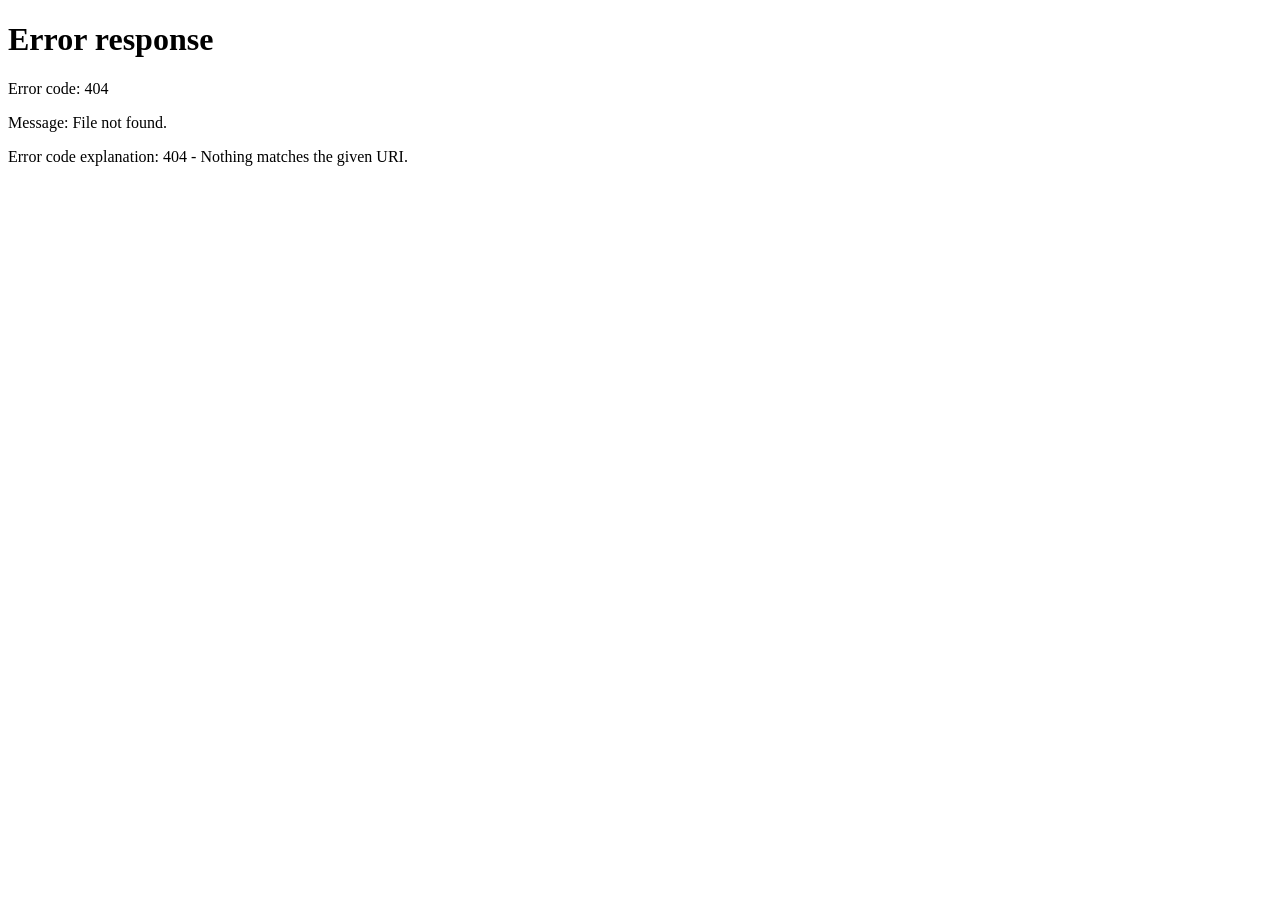
==== cc-site/privacy-policy/index.html @ 1f674f33 "restore privacy page" ====
<!DOCTYPE html>
<html lang="en">
<head>
    <meta charset="UTF-8">
    <meta name="viewport" content="width=device-width, initial-scale=1.0">
    <meta http-equiv="refresh" content="0; url=/privacy-policy">
    <meta name="robots" content="noindex">
    <link rel="canonical" href="https://zandervonn.github.io/privacy-policy">
    <title>Cosmic Clash - Privacy Policy</title>
</head>
<body>
    <p>
        The Cosmic Clash privacy policy has moved.
        <a href="/privacy-policy">Open the privacy policy</a>.
    </p>
</body>
</html>
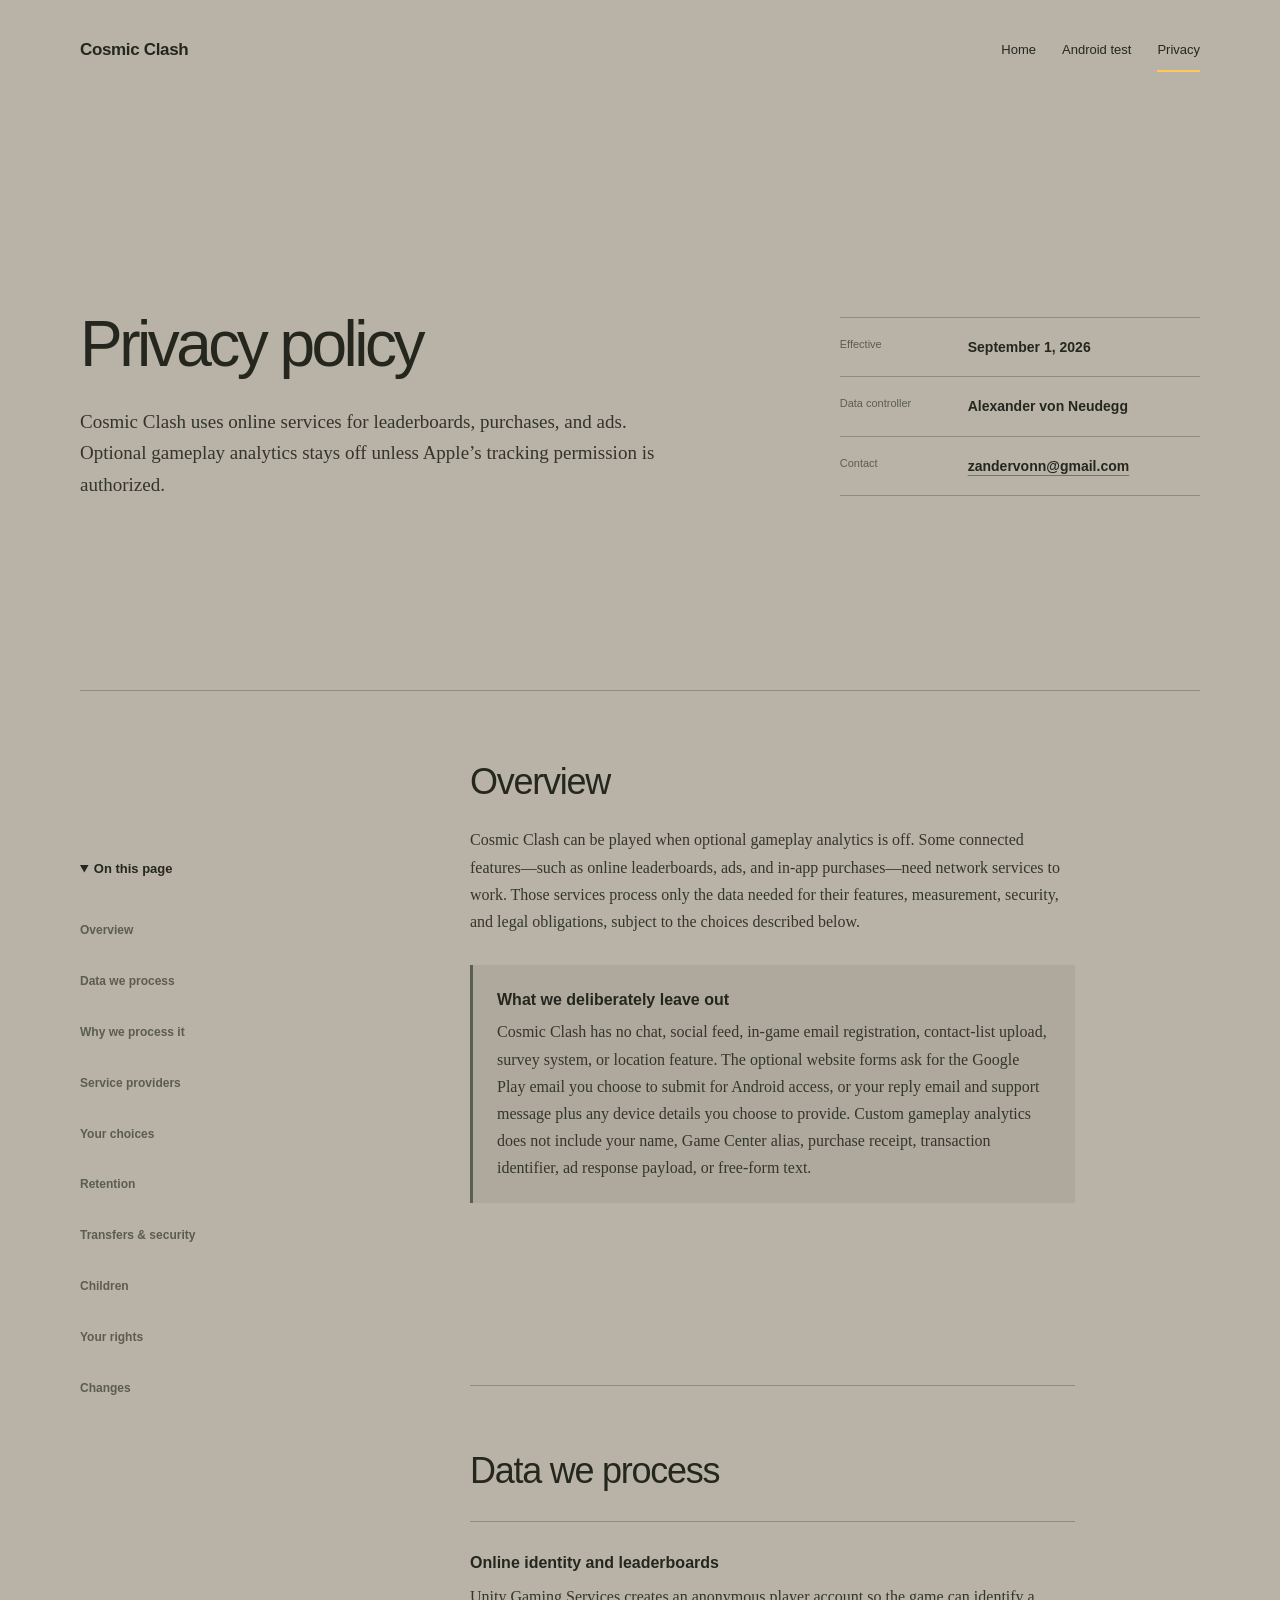
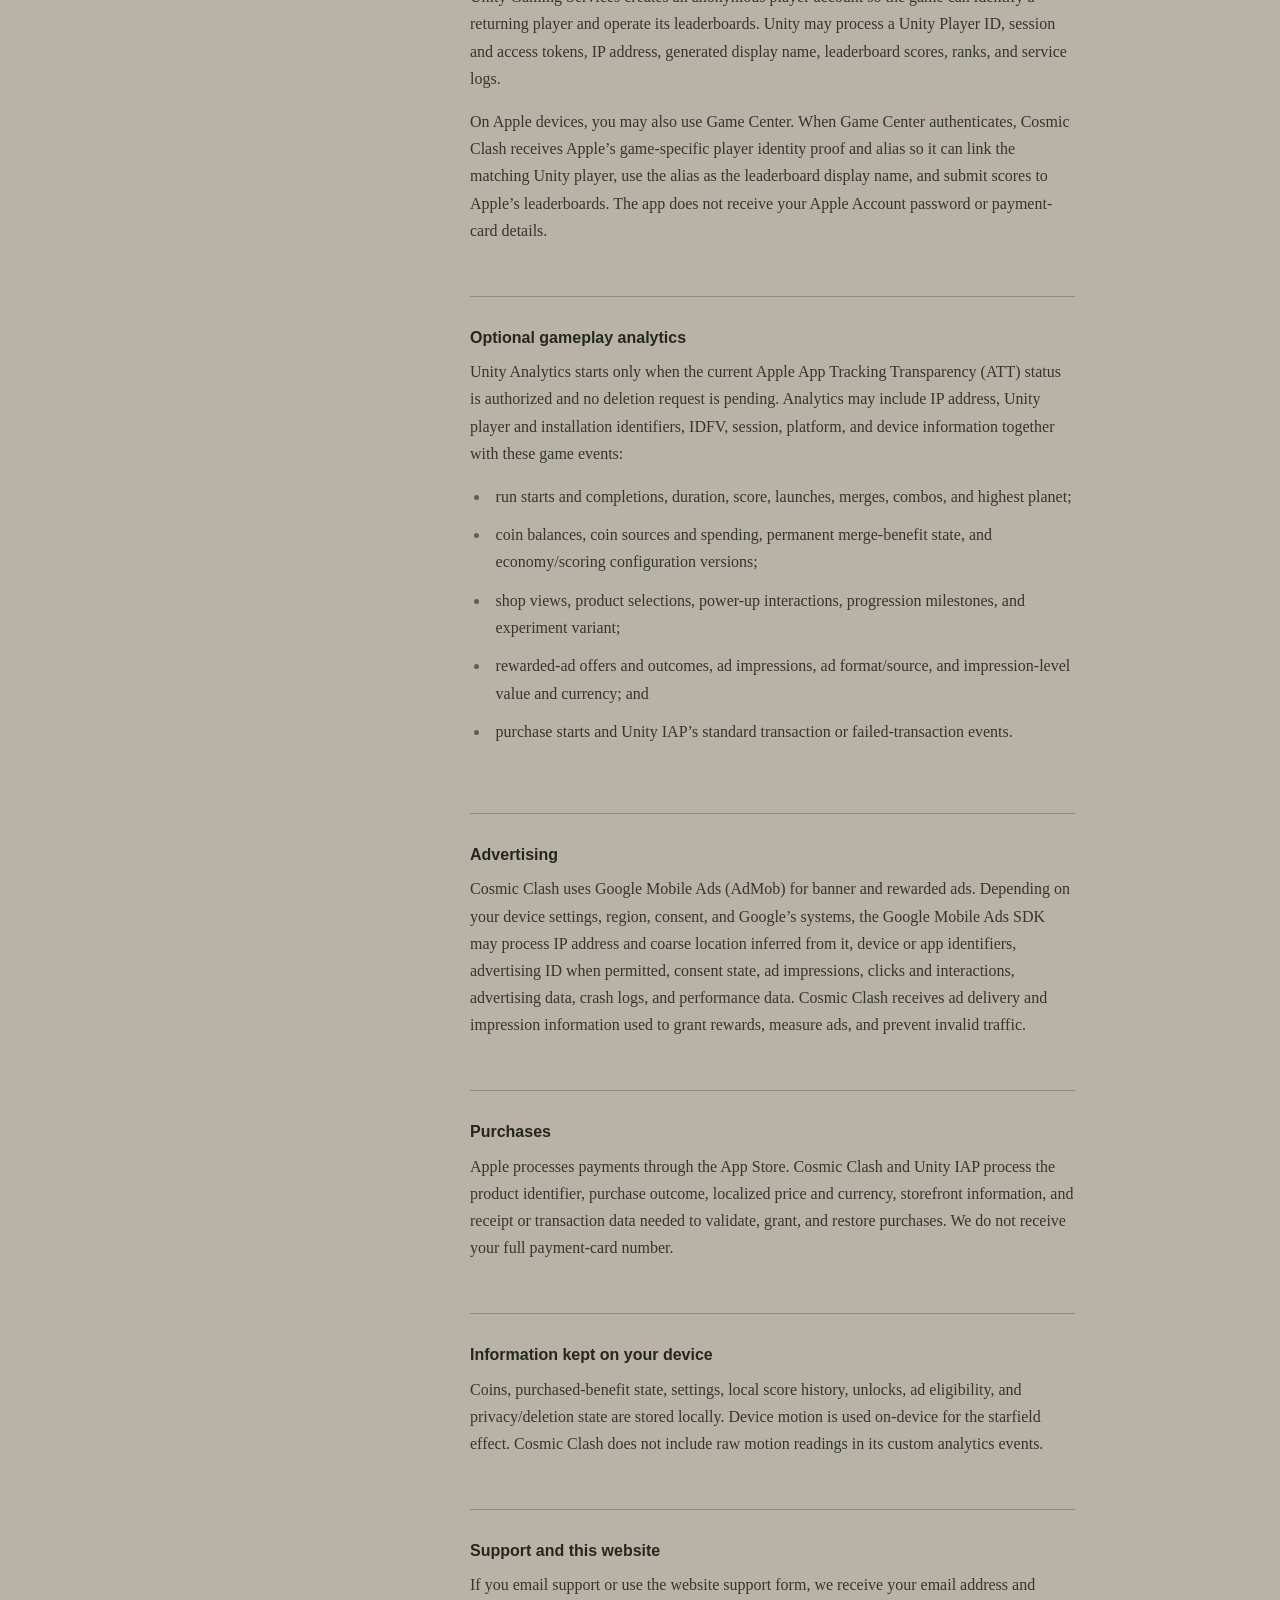
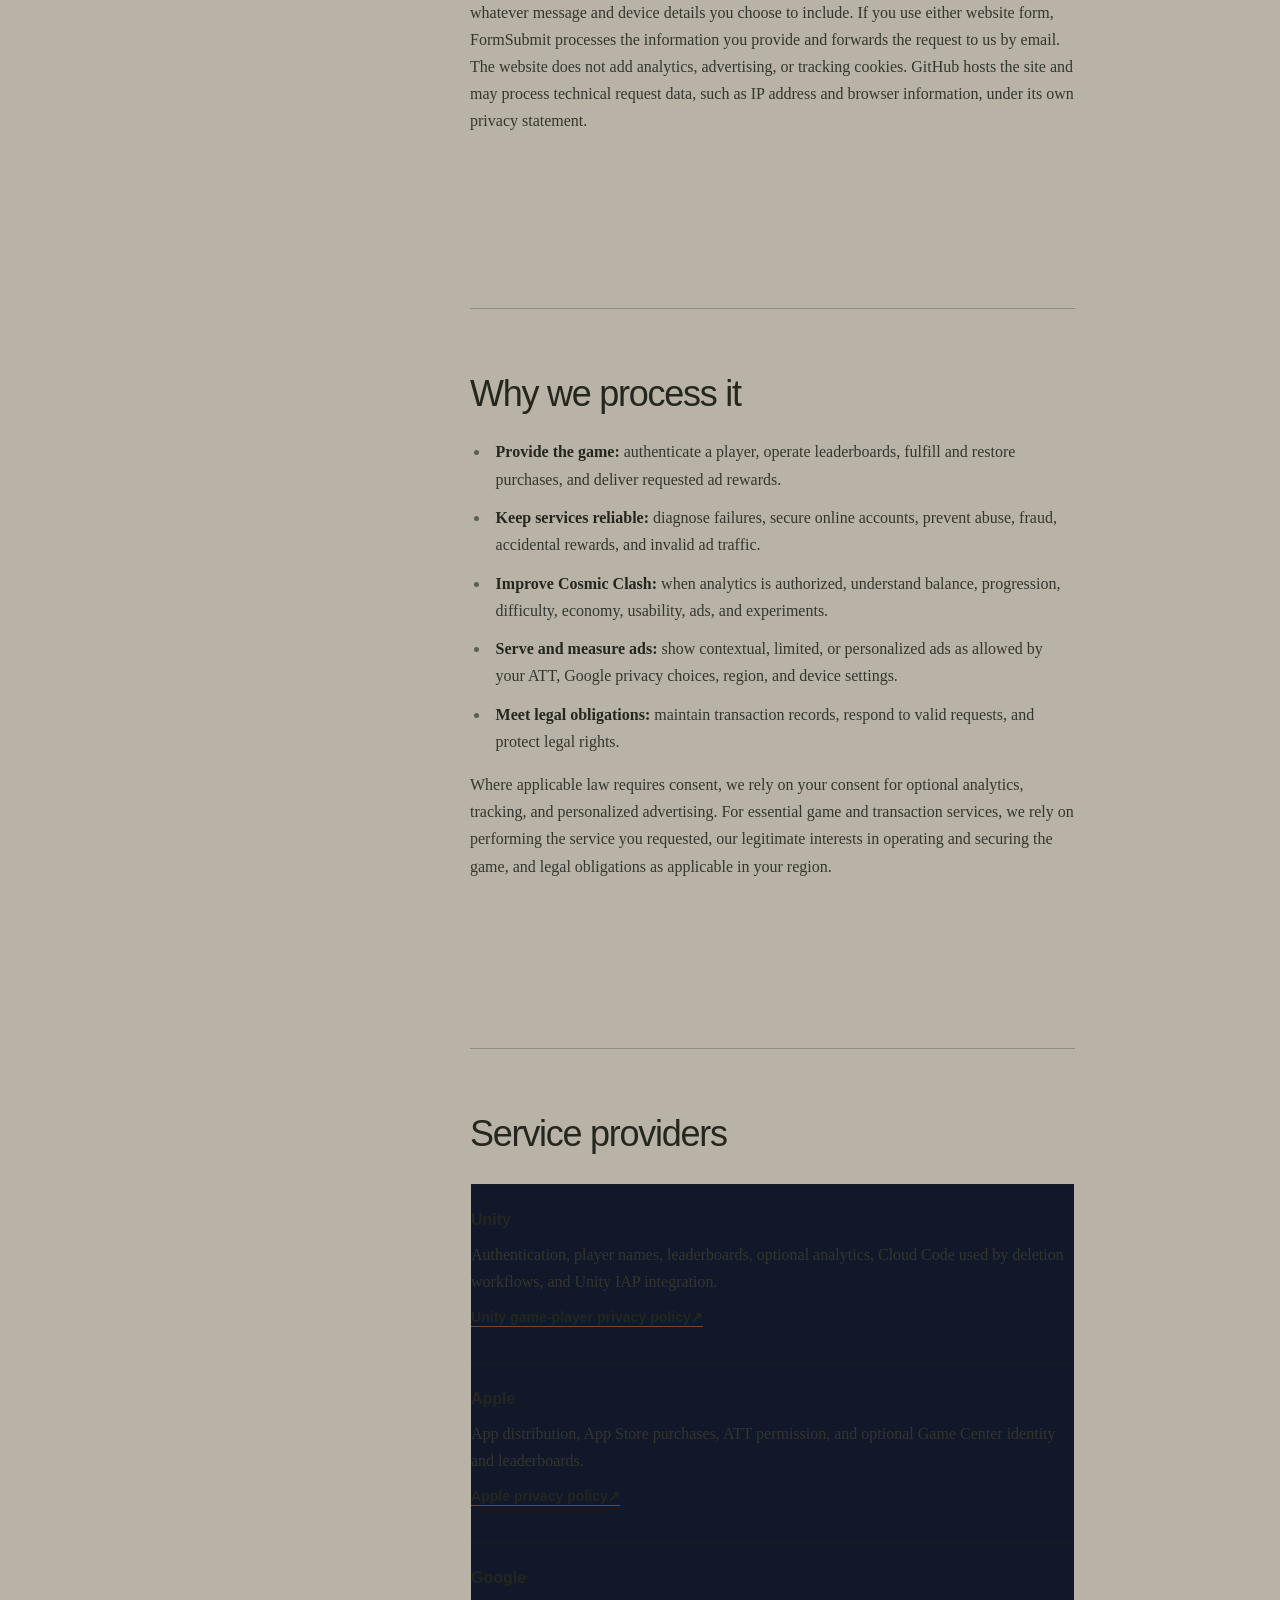
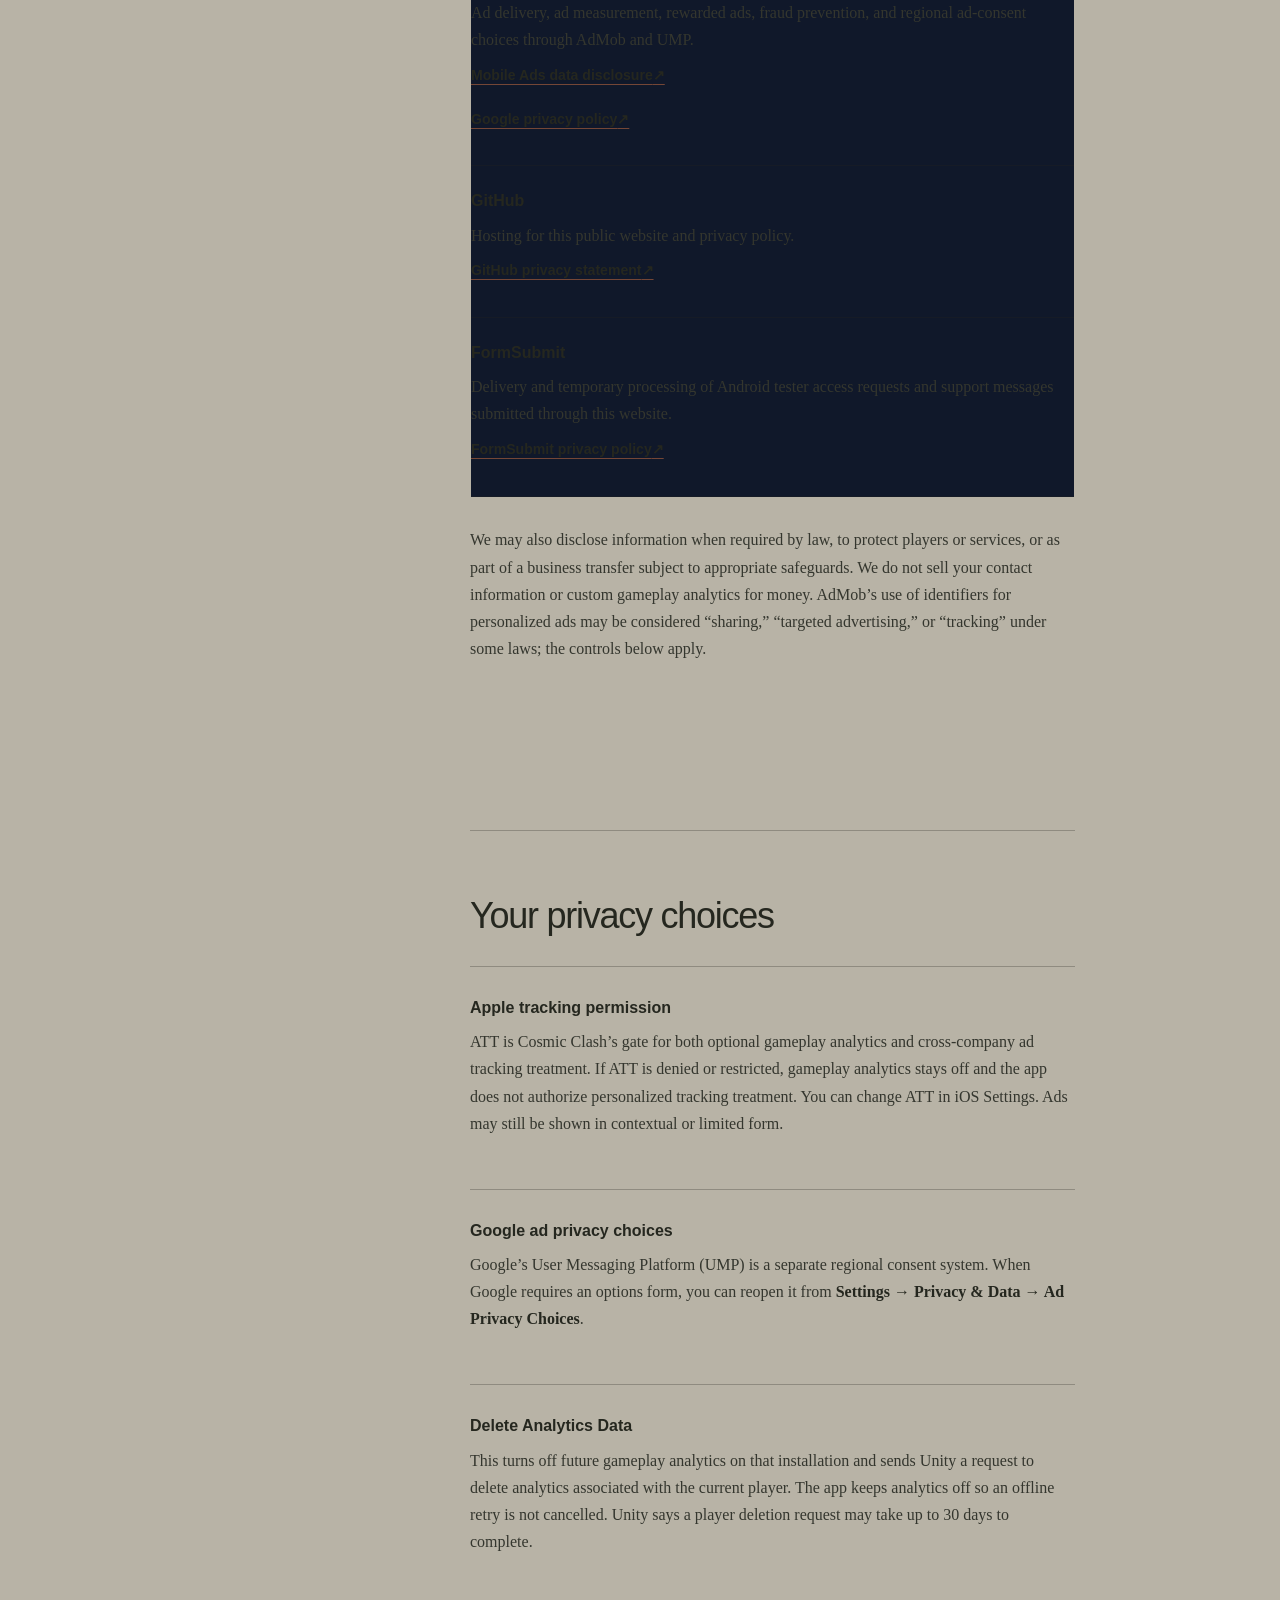
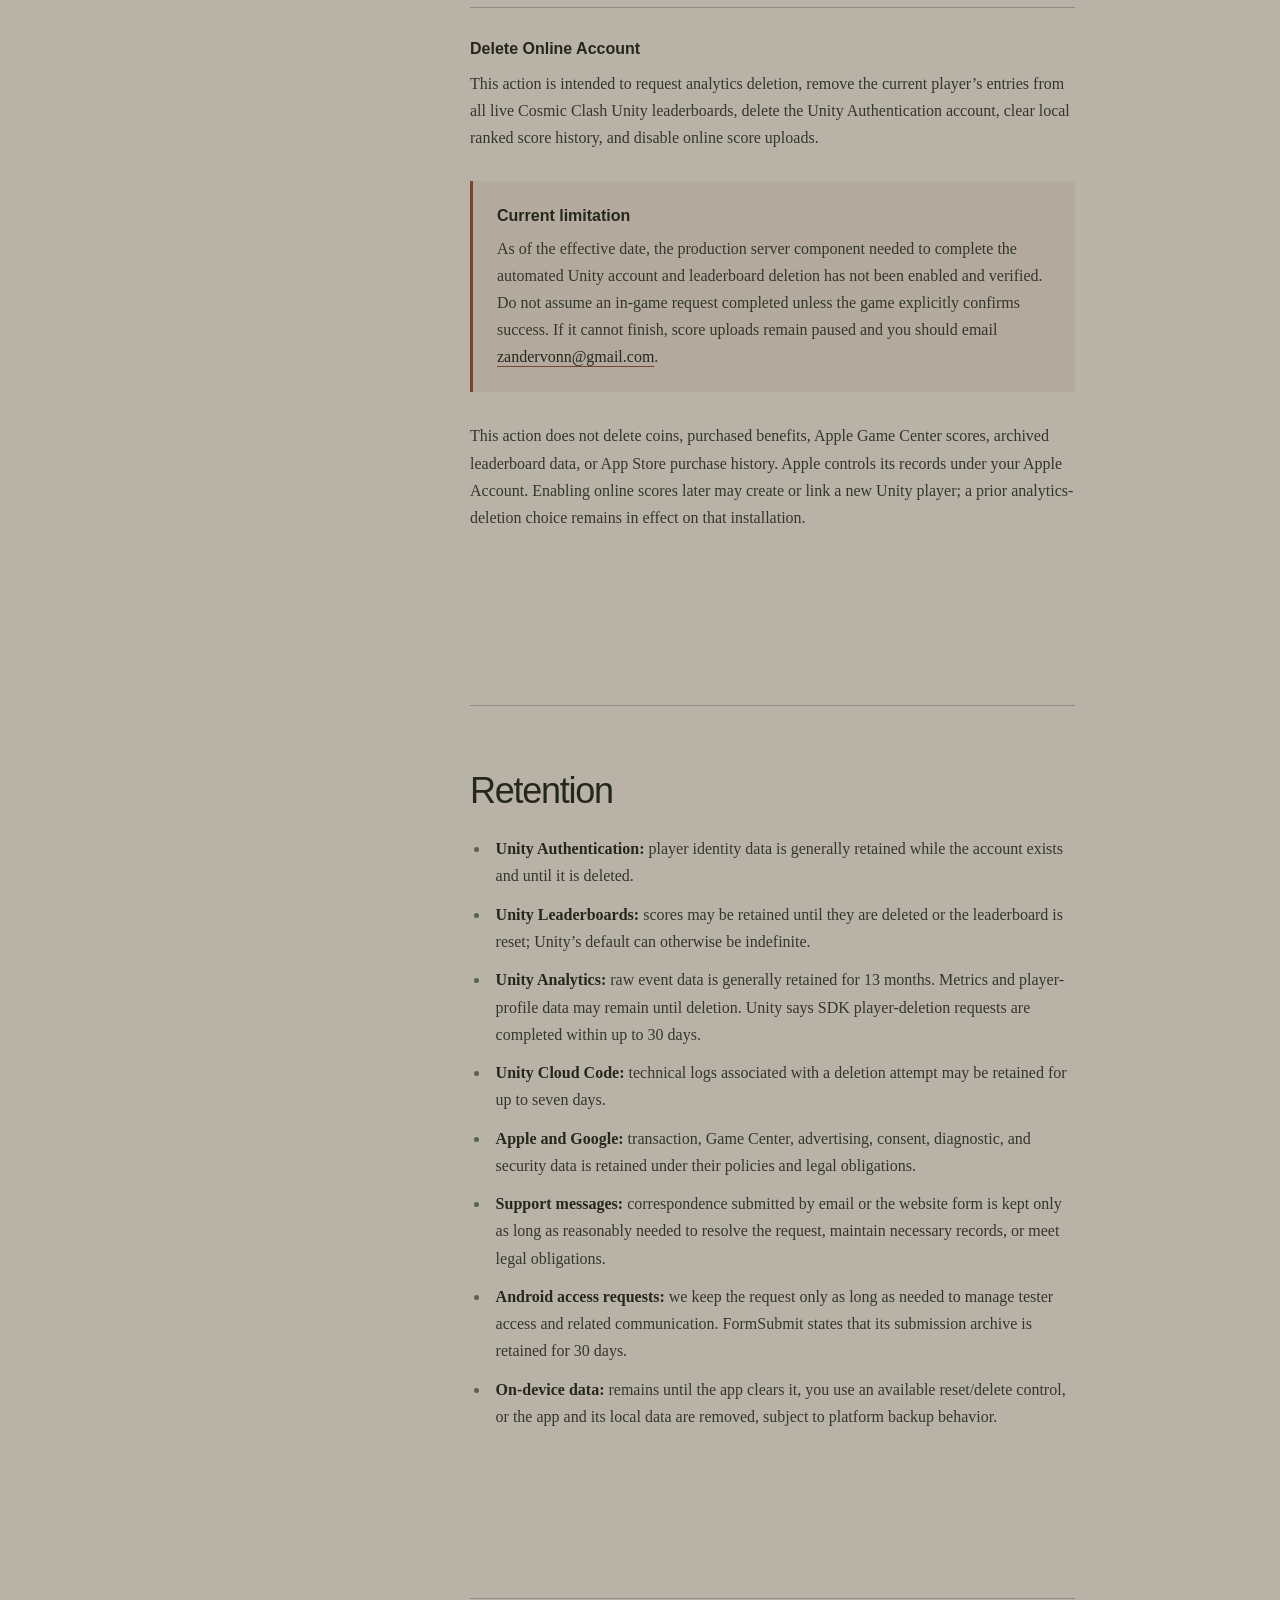
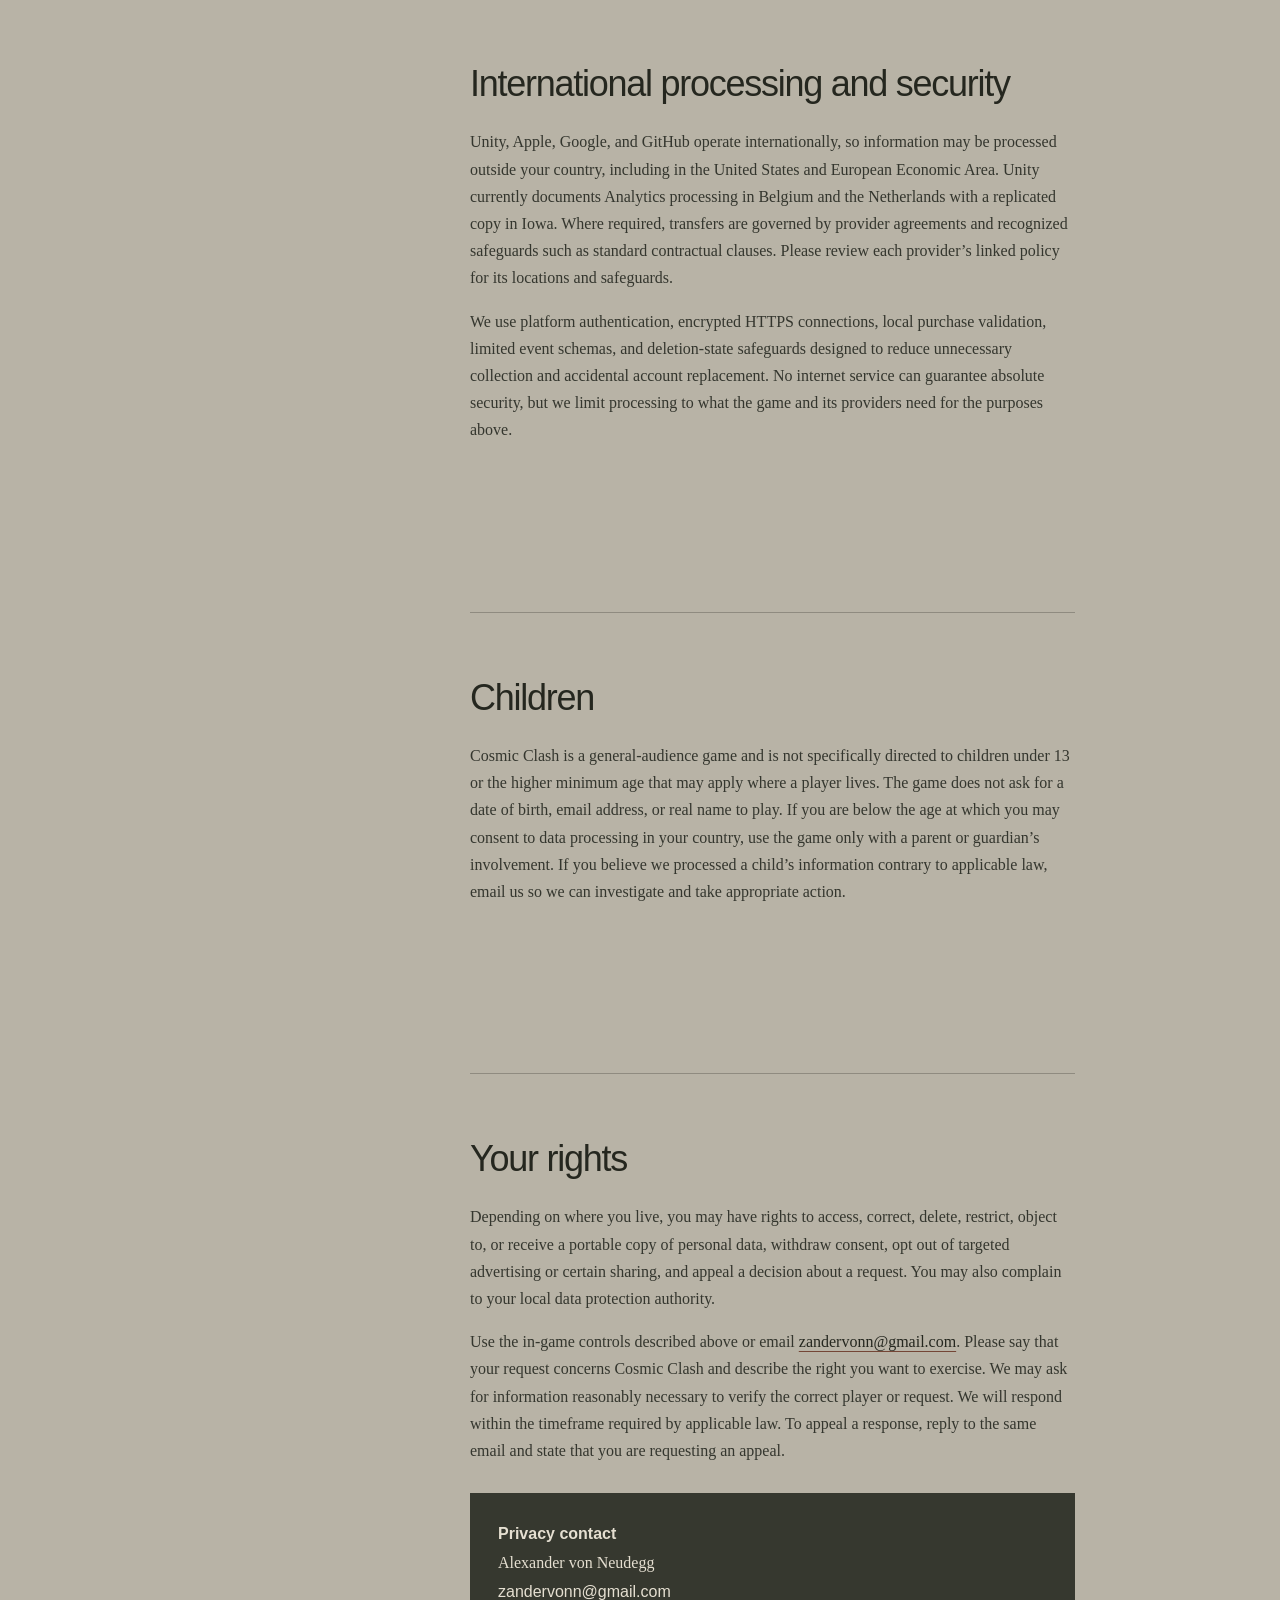
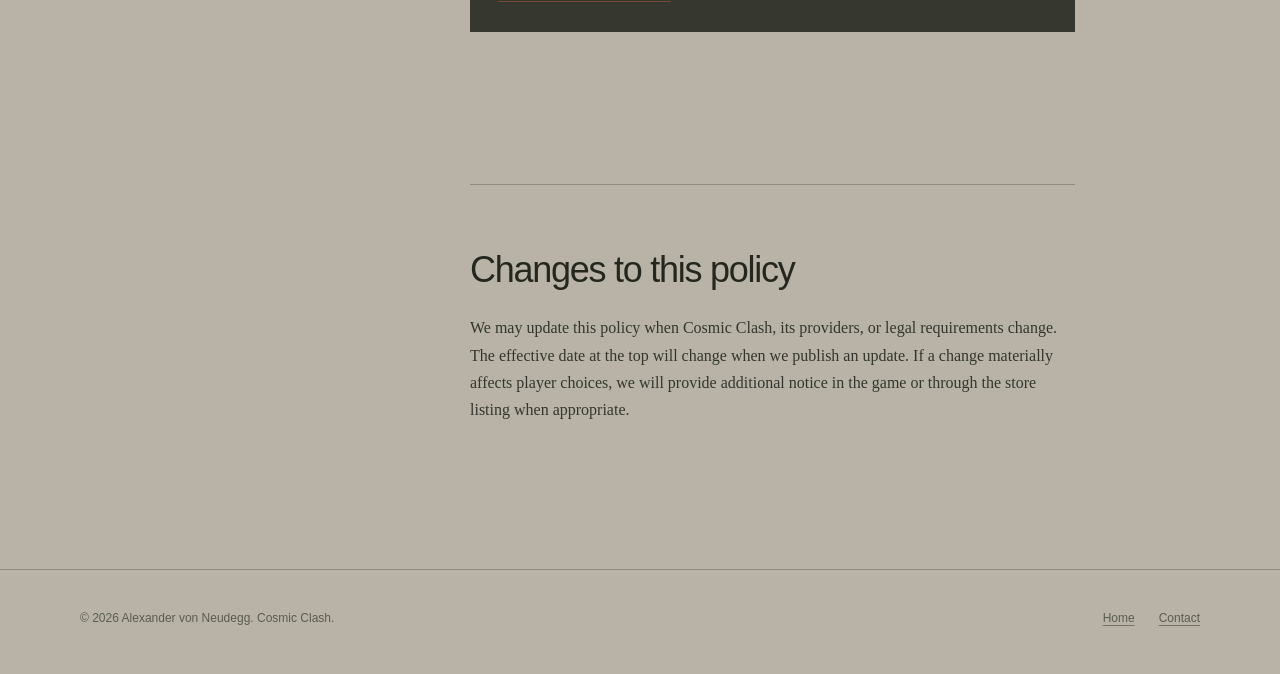
==== commit 559ed628: "Redesign Cosmic Clash website and add design playbook" ====
--- a/cc-site/privacy-policy/index.html
+++ b/cc-site/privacy-policy/index.html
@@ -3,7 +3,7 @@
 <head>
     <meta charset="UTF-8">
     <meta name="viewport" content="width=device-width, initial-scale=1.0">
-    <meta http-equiv="refresh" content="0; url=/privacy-policy">
+    <meta http-equiv="refresh" content="0; url=/privacy-policy.html">
     <meta name="robots" content="noindex">
     <link rel="canonical" href="https://zandervonn.github.io/privacy-policy">
     <title>Cosmic Clash - Privacy Policy</title>
@@ -11,7 +11,7 @@
 <body>
     <p>
         The Cosmic Clash privacy policy has moved.
-        <a href="/privacy-policy">Open the privacy policy</a>.
+        <a href="/privacy-policy.html">Open the privacy policy</a>.
     </p>
 </body>
 </html>
